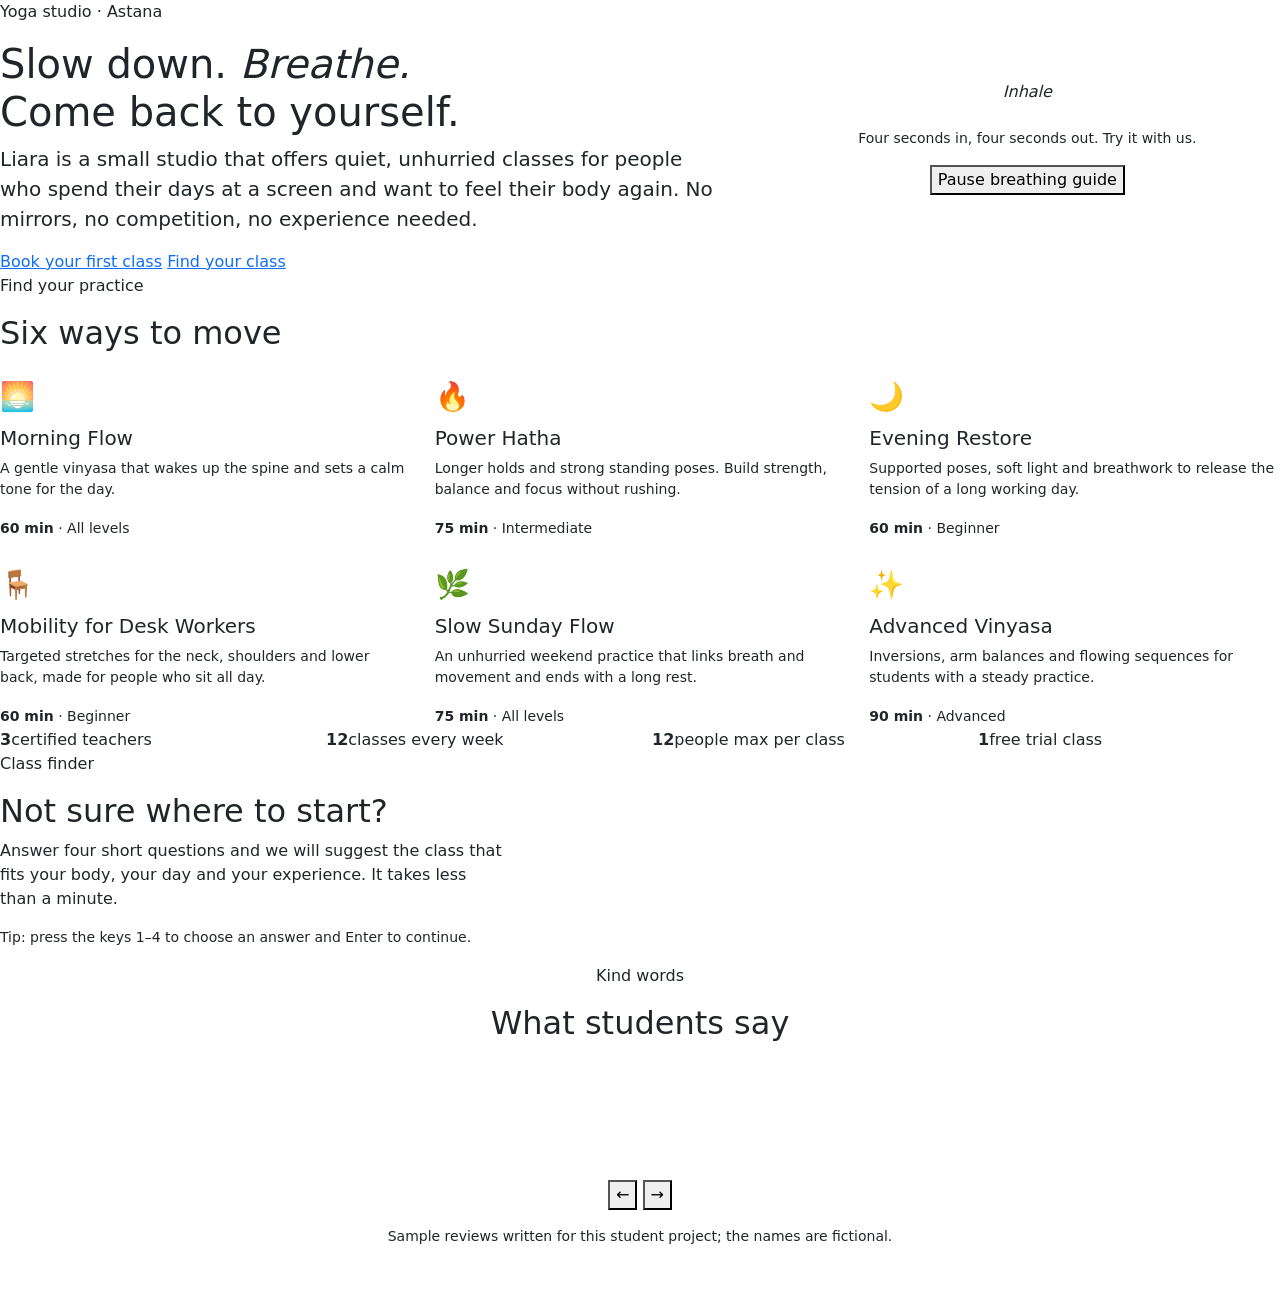
==== index.html @ bd47c573 "Add files via upload" ====
<!DOCTYPE html>
<html lang="en">
<head>
<meta charset="UTF-8">
<meta name="viewport" content="width=device-width, initial-scale=1">
<title>Home · Liara Yoga Studio</title>
<meta name="description" content="Liara is a quiet yoga studio in Astana.">
<link rel="icon" href="data:image/svg+xml,%3Csvg xmlns='http://www.w3.org/2000/svg' viewBox='0 0 10 10'%3E%3Ccircle cx='5' cy='5' r='5' fill='%23c9387f'/%3E%3C/svg%3E">
<link rel="preconnect" href="https://fonts.googleapis.com"><link rel="preconnect" href="https://fonts.gstatic.com" crossorigin>
<link href="https://fonts.googleapis.com/css2?family=Fraunces:ital,wght@0,600;0,700;1,600&family=Manrope:wght@400;600;700&display=swap" rel="stylesheet">
<link href="https://cdn.jsdelivr.net/npm/bootstrap@5.3.3/dist/css/bootstrap.min.css" rel="stylesheet">
<link rel="stylesheet" href="css/style.css">
</head>
<body>
<header id="site-header"></header>
<main id="main">
<section class="hero"><div class="wrap"><div class="row align-items-center g-5">
<div class="col-lg-7 reveal"><p class="eyebrow">Yoga studio · Astana</p>
<h1>Slow down. <em style="color:var(--brand)">Breathe.</em><br>Come back to yourself.</h1>
<p class="muted fs-5">Liara is a small studio that offers quiet, unhurried classes for people who spend their days at a screen and want to feel their body again. No mirrors, no competition, no experience needed.</p>
<a class="btn-liara" href="classes.html#booking">Book your first class</a> <a class="btn-line" href="classes.html#schedule">Find your class</a></div>
<div class="col-lg-5 text-center reveal"><div class="breath" role="img" aria-label="Breathing animation"><i><span id="breathTxt">Inhale</span></i></div>
<p class="muted small mt-4">Four seconds in, four seconds out. Try it with us.</p><button type="button" class="btn-line btn-sm" id="pauseBreath">Pause breathing guide</button></div></div></div></section>
<section class="sec alt" id="classes"><div class="wrap"><p class="eyebrow">Find your practice</p><h2 class="mb-4">Six ways to move</h2><div class="row g-4">
<div class="col-md-6 col-lg-4"><article class="cardx"><div class="ico fs-3" aria-hidden="true">🌅</div><h3 class="h5 mt-2">Morning Flow</h3><p class="muted small">A gentle vinyasa that wakes up the spine and sets a calm tone for the day.</p><small><strong>60 min</strong> · <span class="tag ">All levels</span></small></article></div>
<div class="col-md-6 col-lg-4"><article class="cardx"><div class="ico fs-3" aria-hidden="true">🔥</div><h3 class="h5 mt-2">Power Hatha</h3><p class="muted small">Longer holds and strong standing poses. Build strength, balance and focus without rushing.</p><small><strong>75 min</strong> · <span class="tag ">Intermediate</span></small></article></div>
<div class="col-md-6 col-lg-4"><article class="cardx"><div class="ico fs-3" aria-hidden="true">🌙</div><h3 class="h5 mt-2">Evening Restore</h3><p class="muted small">Supported poses, soft light and breathwork to release the tension of a long working day.</p><small><strong>60 min</strong> · <span class="tag beg">Beginner</span></small></article></div>
<div class="col-md-6 col-lg-4"><article class="cardx"><div class="ico fs-3" aria-hidden="true">🪑</div><h3 class="h5 mt-2">Mobility for Desk Workers</h3><p class="muted small">Targeted stretches for the neck, shoulders and lower back, made for people who sit all day.</p><small><strong>60 min</strong> · <span class="tag beg">Beginner</span></small></article></div>
<div class="col-md-6 col-lg-4"><article class="cardx"><div class="ico fs-3" aria-hidden="true">🌿</div><h3 class="h5 mt-2">Slow Sunday Flow</h3><p class="muted small">An unhurried weekend practice that links breath and movement and ends with a long rest.</p><small><strong>75 min</strong> · <span class="tag ">All levels</span></small></article></div>
<div class="col-md-6 col-lg-4"><article class="cardx"><div class="ico fs-3" aria-hidden="true">✨</div><h3 class="h5 mt-2">Advanced Vinyasa</h3><p class="muted small">Inversions, arm balances and flowing sequences for students with a steady practice.</p><small><strong>90 min</strong> · <span class="tag adv">Advanced</span></small></article></div>
</div></div></section>
<section class="stats"><div class="wrap"><div class="row g-4"><div class="col-6 col-md-3"><b>3</b>certified teachers</div><div class="col-6 col-md-3"><b>12</b>classes every week</div><div class="col-6 col-md-3"><b>12</b>people max per class</div><div class="col-6 col-md-3"><b>1</b>free trial class</div></div></div></section>
<section class="sec"><div class="wrap"><div class="row align-items-center g-5"><div class="col-lg-5"><p class="eyebrow">Class finder</p><h2>Not sure where to start?</h2><p class="muted">Answer four short questions and we will suggest the class that fits your body, your day and your experience. It takes less than a minute.</p><p class="muted small">Tip: press the keys 1–4 to choose an answer and Enter to continue.</p></div>
<div class="col-lg-7"><div class="quiz" id="quiz" aria-live="polite"></div></div></div></div></section>
<section class="sec alt"><div class="wrap text-center"><p class="eyebrow">Kind words</p><h2>What students say</h2><div id="review" class="my-4" aria-live="polite" style="min-height:90px"></div>
<button type="button" class="btn-line btn-sm" id="rvPrev" aria-label="Previous review">←</button> <button type="button" class="btn-line btn-sm" id="rvNext" aria-label="Next review">→</button>
<p class="muted small mt-3">Sample reviews written for this student project; the names are fictional.</p></div></section>
</main>
<footer id="site-footer"></footer>
<script src="https://code.jquery.com/jquery-3.7.1.min.js"></script>
<script src="https://cdn.jsdelivr.net/npm/bootstrap@5.3.3/dist/js/bootstrap.bundle.min.js"></script>
<script src="js/common.js"></script>
<script src="js/data.js"></script><script src="js/home.js"></script>
</body>
</html>
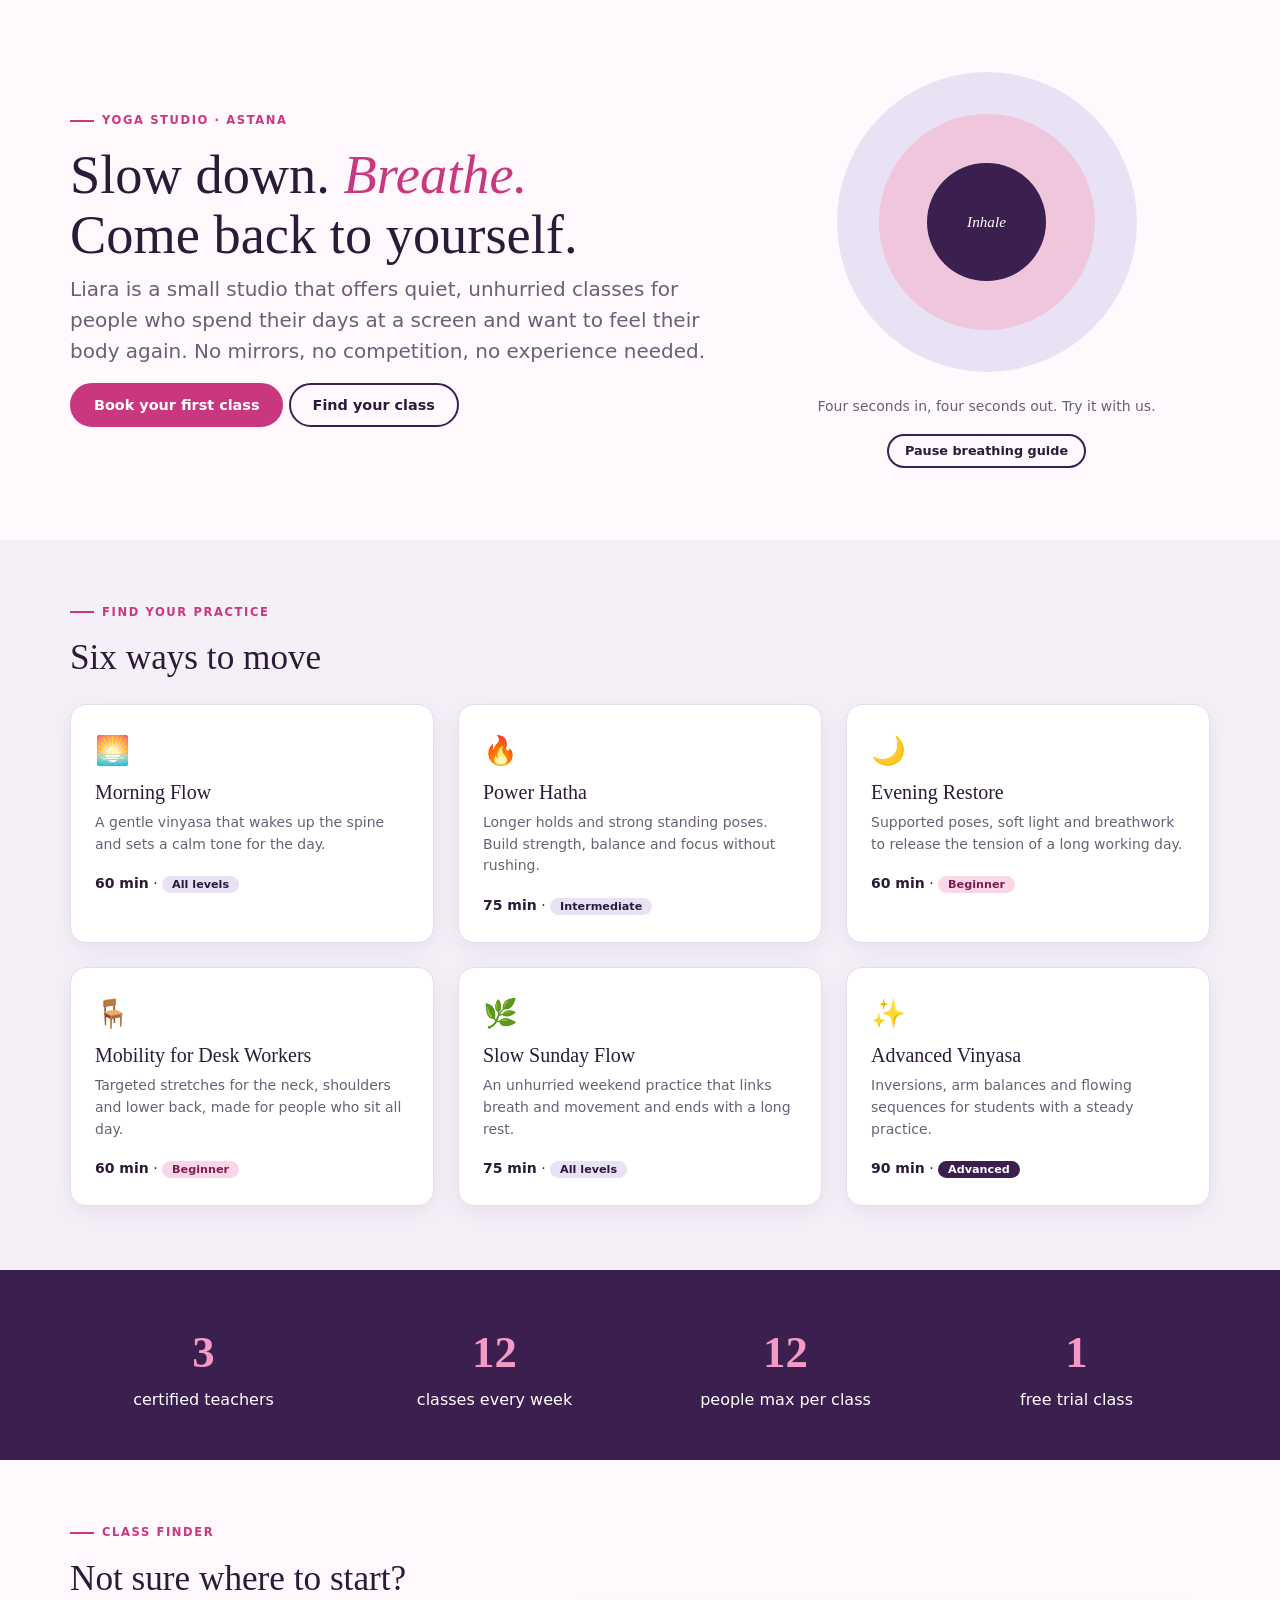
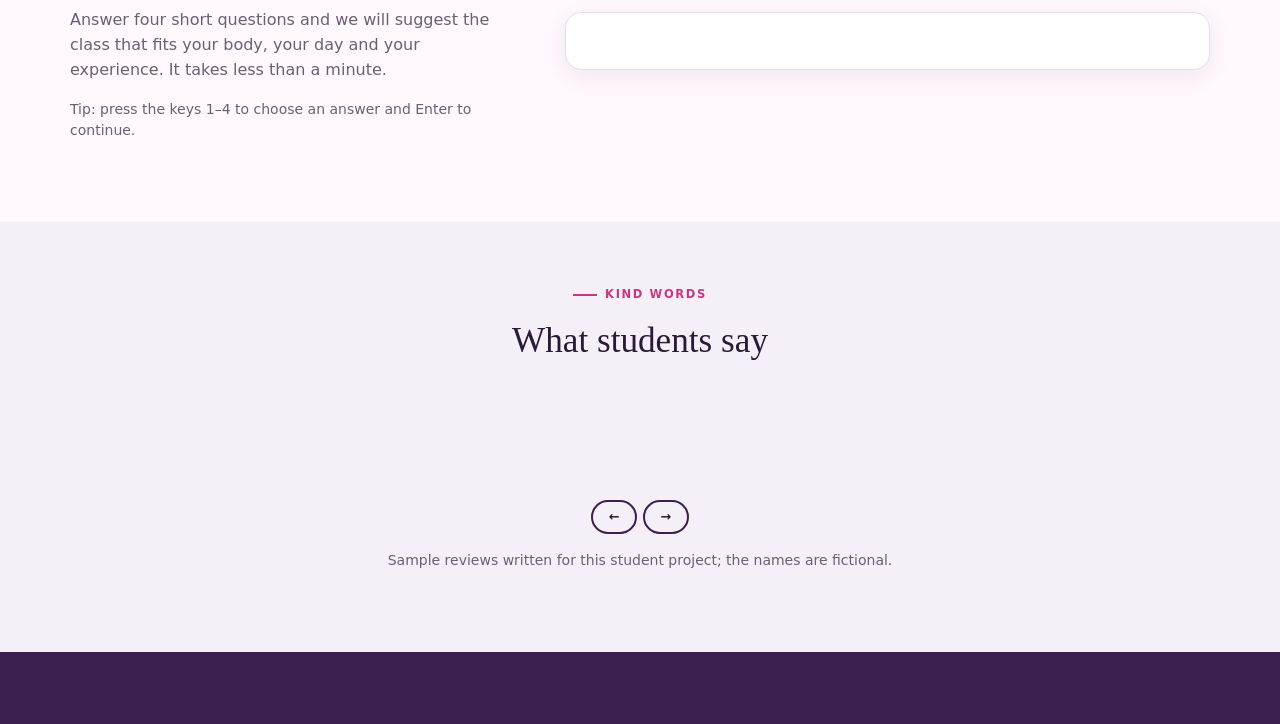
==== commit 02327008: "Update index.html" ====
--- a/index.html
+++ b/index.html
@@ -9,7 +9,7 @@
 <link rel="preconnect" href="https://fonts.googleapis.com"><link rel="preconnect" href="https://fonts.gstatic.com" crossorigin>
 <link href="https://fonts.googleapis.com/css2?family=Fraunces:ital,wght@0,600;0,700;1,600&family=Manrope:wght@400;600;700&display=swap" rel="stylesheet">
 <link href="https://cdn.jsdelivr.net/npm/bootstrap@5.3.3/dist/css/bootstrap.min.css" rel="stylesheet">
-<link rel="stylesheet" href="css/style.css">
+<link rel="stylesheet" href="style.css">
 </head>
 <body>
 <header id="site-header"></header>
--- a/style.css
+++ b/style.css
@@ -0,0 +1,74 @@
+:root{--bg:#fff8fd;--bg2:#f5f0f8;--surface:#fff;--text:#2b1a38;--muted:#6b5f75;--brand:#c9387f;--brand-h:#a82a68;--deep:#3b1f4f;--lav:#e8e2f4;--line:#e6dcef;--ok:#1f7a4d;--err:#b3261e;--radius:16px;--shadow:0 6px 24px rgba(59,31,79,.08)}
+[data-theme=dark]{--bg:#17101f;--bg2:#1f1629;--surface:#251a31;--text:#f2eaf7;--muted:#b9acc6;--brand:#ee6fae;--brand-h:#ff8cc3;--deep:#0f0a16;--lav:#3a2b4d;--line:#3d2f4d;--ok:#5fd09a;--err:#ff8a80;--shadow:0 6px 24px rgba(0,0,0,.4)}
+*{box-sizing:border-box}
+body{font-family:'Manrope',system-ui,sans-serif;background:var(--bg);color:var(--text);margin:0;transition:background .3s,color .3s;line-height:1.55}
+h1,h2,h3,.brand{font-family:'Fraunces',Georgia,serif;color:var(--text)}
+h1{font-size:clamp(2.1rem,6vw,3.4rem);line-height:1.1}h2{font-size:clamp(1.6rem,4vw,2.2rem)}
+a{color:var(--brand)}img,svg{max-width:100%}
+:focus-visible{outline:3px solid var(--brand);outline-offset:2px;border-radius:6px}
+.skip{position:absolute;left:-999px}.skip:focus{left:8px;top:8px;background:var(--surface);padding:8px;z-index:99}
+.eyebrow{color:var(--brand);font-size:.72rem;letter-spacing:.14em;text-transform:uppercase;font-weight:700}
+.eyebrow:before{content:"";display:inline-block;width:24px;height:2px;background:var(--brand);vertical-align:middle;margin-right:8px}
+.muted{color:var(--muted)}
+.sec{padding:64px 0}.alt{background:var(--bg2)}
+.site-nav{position:sticky;top:0;z-index:50;background:var(--bg);border-bottom:1px solid var(--line);padding:10px 0}
+.site-nav .wrap{display:flex;align-items:center;gap:16px;flex-wrap:wrap}
+.brand{font-weight:700;font-size:1.3rem;text-decoration:none;color:var(--deep);display:flex;align-items:center;gap:8px}
+[data-theme=dark] .brand{color:var(--text)}
+.dot{width:22px;height:22px;border-radius:50%;background:radial-gradient(circle at 30% 30%,#f7b6d6,var(--brand))}
+.nav-links{display:flex;gap:18px;align-items:center;margin-left:auto;flex-wrap:wrap}
+.nav-links a.lnk{color:var(--text);text-decoration:none;font-size:.9rem;padding:4px 0;border-bottom:2px solid transparent;transition:border-color .2s}
+.nav-links a.lnk:hover,.nav-links a.lnk.active{border-color:var(--brand)}
+.badge-n{background:var(--brand);color:#fff;border-radius:99px;font-size:.7rem;padding:1px 7px;margin-left:4px}
+.btn-liara{background:var(--brand);color:#fff;border:2px solid var(--brand);border-radius:99px;padding:9px 22px;font-weight:700;font-size:.9rem;text-decoration:none;display:inline-block;cursor:pointer;transition:transform .2s,background .2s,box-shadow .2s}
+.btn-liara:hover{background:var(--brand-h);border-color:var(--brand-h);color:#fff;transform:translateY(-2px);box-shadow:0 6px 16px rgba(201,56,127,.35)}
+.btn-line{background:transparent;color:var(--text);border:2px solid var(--deep);border-radius:99px;padding:9px 22px;font-weight:600;font-size:.9rem;text-decoration:none;display:inline-block;cursor:pointer;transition:transform .2s,background .2s}
+[data-theme=dark] .btn-line{border-color:var(--muted)}
+.btn-line:hover{background:var(--lav);color:var(--text);transform:translateY(-2px)}
+.btn-liara[disabled],.btn-line[disabled]{opacity:.5;cursor:not-allowed;transform:none;box-shadow:none}
+.btn-sm{padding:5px 16px;font-size:.8rem}
+.toggle{background:var(--surface);color:var(--text);border:1px solid var(--line);border-radius:99px;padding:5px 12px;font-size:.78rem;cursor:pointer}
+.cardx{background:var(--surface);border:1px solid var(--line);border-radius:var(--radius);padding:24px;box-shadow:var(--shadow);height:100%;transition:transform .25s,box-shadow .25s}
+.cardx:hover{transform:translateY(-4px);box-shadow:0 12px 30px rgba(59,31,79,.15)}
+.tag{font-size:.7rem;font-weight:700;border-radius:99px;padding:2px 10px;background:var(--lav);color:var(--text);white-space:nowrap}
+.tag.adv{background:var(--deep);color:#fff}.tag.beg{background:#fbd6e8;color:#7a1e4b}
+[data-theme=dark] .tag.beg{background:#5a2543;color:#ffd0e6}
+.stats{background:var(--deep);color:#fff;padding:48px 0;text-align:center}
+.stats b{display:block;font-family:'Fraunces',serif;font-size:2.8rem;color:#f59ac6}
+.hero{padding:72px 0}
+.breath{width:min(300px,80vw);aspect-ratio:1;border-radius:50%;background:var(--lav);display:grid;place-items:center;margin:auto}
+.breath i{width:72%;aspect-ratio:1;border-radius:50%;background:#efc6dc;display:grid;place-items:center;animation:br 8s ease-in-out infinite}
+.breath span{width:55%;aspect-ratio:1;border-radius:50%;background:var(--deep);color:#fff;display:grid;place-items:center;font-family:'Fraunces',serif;font-style:italic;font-size:.95rem;text-align:center}
+.paused i{animation-play-state:paused}
+@keyframes br{0%,100%{transform:scale(.85)}50%{transform:scale(1.08)}}
+.quiz{background:var(--surface);border:1px solid var(--line);border-radius:var(--radius);padding:28px;box-shadow:var(--shadow)}
+.bar{height:5px;background:var(--lav);border-radius:9px;overflow:hidden}.bar div{height:100%;background:var(--brand);transition:width .3s}
+.opt{display:flex;gap:12px;align-items:center;width:100%;text-align:left;background:var(--bg);color:var(--text);border:1px solid var(--line);border-radius:10px;padding:10px 14px;margin:6px 0;cursor:pointer;transition:border-color .2s,background .2s}
+.opt:hover,.opt.sel{border-color:var(--brand);background:var(--lav)}
+.opt kbd{background:var(--lav);color:var(--text);border-radius:99px;padding:0 8px}
+.form-control,.form-select{background:var(--surface);color:var(--text);border:1px solid var(--line);border-radius:10px}
+.form-control:focus,.form-select:focus{background:var(--surface);color:var(--text);border-color:var(--brand);box-shadow:0 0 0 3px rgba(201,56,127,.25)}
+.form-control.bad,.form-select.bad{border-color:var(--err)}
+.err{color:var(--err);font-size:.82rem;min-height:1.1em;margin-top:2px}
+.msg-ok{background:rgba(31,122,77,.12);color:var(--ok);border:1px solid var(--ok);border-radius:10px;padding:12px 16px}
+.empty{text-align:center;padding:28px;color:var(--muted)}
+.tablewrap{overflow-x:auto;background:var(--surface);border:1px solid var(--line);border-radius:var(--radius);padding:12px}
+table.sched{width:100%;min-width:720px;border-collapse:collapse;font-size:.88rem}
+.sched th{background:var(--deep);color:#fff;text-align:left;padding:12px;font-size:.72rem;letter-spacing:.08em;text-transform:uppercase}
+.sched td{padding:10px 12px;border-bottom:1px solid var(--line)}
+.sched tr:hover td{background:var(--bg2)}
+.meter{display:inline-block;width:46px;height:6px;background:var(--lav);border-radius:9px;vertical-align:middle;margin-left:6px;overflow:hidden}.meter b{display:block;height:100%;background:var(--brand)}
+.plan.hot{background:var(--deep);color:#fff;border:2px solid var(--brand)}.plan.hot h3,.plan.hot p{color:#fff}
+.price{font-family:'Fraunces',serif;font-size:2.2rem}
+.plan ul{list-style:none;padding:0}.plan li:before{content:"✓ ";color:var(--brand)}
+.best{background:var(--lav)!important;border:2px solid var(--brand)!important}
+.row-p{display:flex;justify-content:space-between;padding:12px 16px;border:1px solid var(--line);border-radius:10px;margin-bottom:8px;background:var(--bg2)}
+.faq-q{width:100%;text-align:left;background:var(--surface);color:var(--text);border:1px solid var(--line);border-radius:10px;padding:14px 18px;font-weight:700;display:flex;justify-content:space-between;cursor:pointer;margin-top:10px}
+.faq-q:hover{border-color:var(--brand)}
+.faq-a{display:none;padding:14px 18px;border:1px solid var(--line);border-top:0;border-radius:0 0 10px 10px;background:var(--surface);color:var(--muted)}
+footer{background:var(--deep);color:#e9dff2;padding:48px 0 24px;font-size:.88rem}
+footer a{color:#f59ac6}footer h2{color:#fff;font-size:1rem}
+#toTop{position:fixed;right:18px;bottom:18px;width:44px;height:44px;border-radius:50%;border:0;background:var(--brand);color:#fff;display:none;z-index:60;cursor:pointer}
+.wrap{width:min(1140px,92%);margin:auto}
+@media(max-width:575px){.nav-links{margin-left:0;gap:10px}.hero{padding:40px 0}.sec{padding:44px 0}}
+@media(prefers-reduced-motion:reduce){*{animation:none!important;transition:none!important}}
